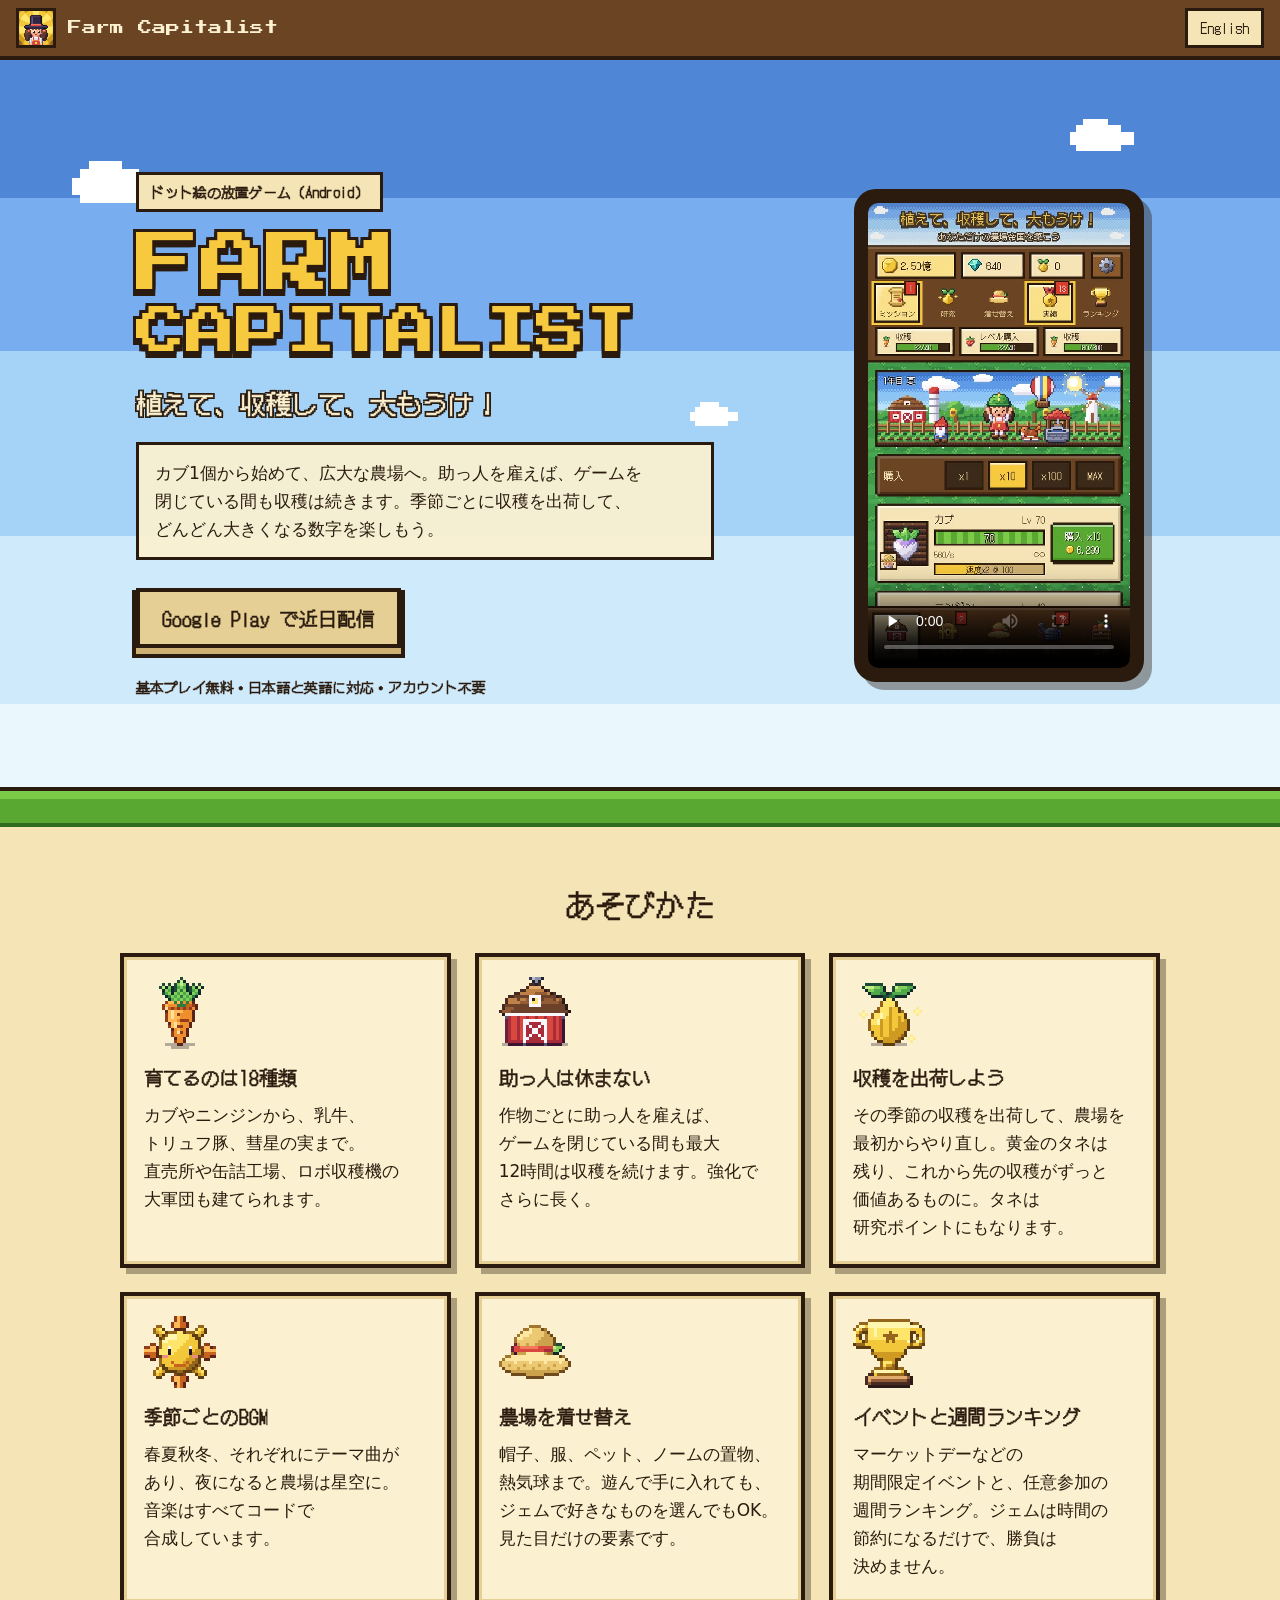
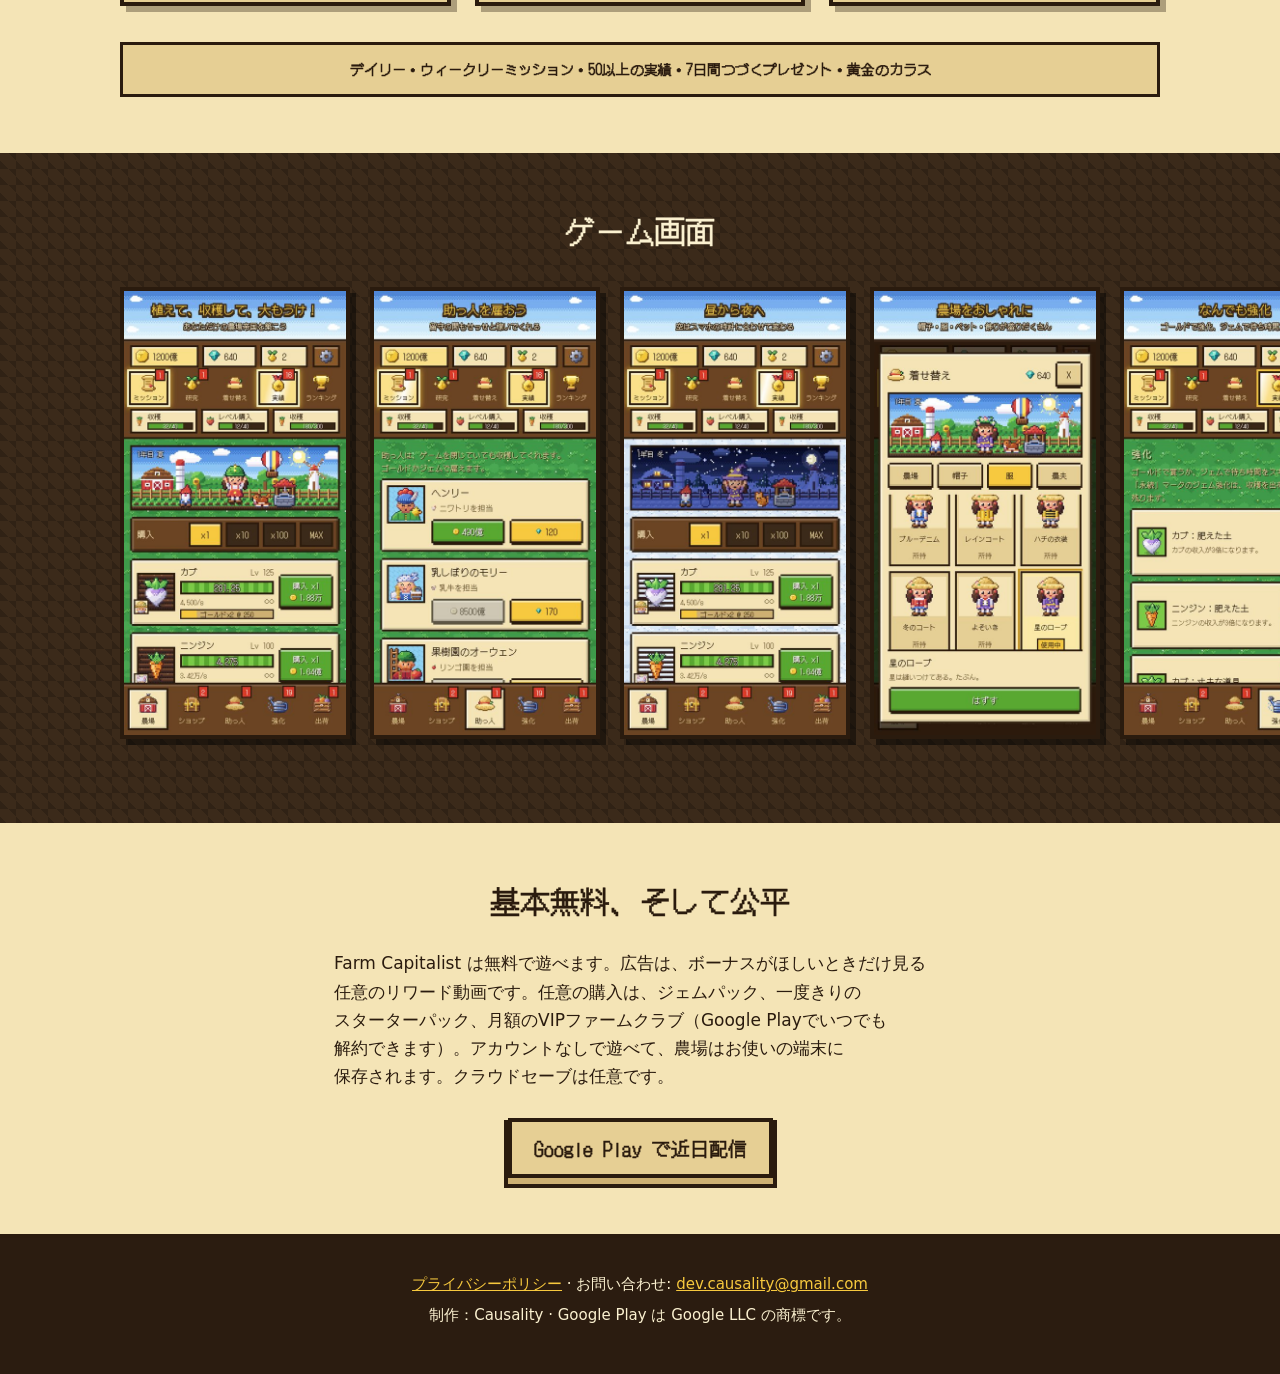
==== ja.html @ c322dfed "initial commit, landing page" ====
<!doctype html>
<html lang="ja">
<head>
<meta charset="utf-8">
<meta name="viewport" content="width=device-width, initial-scale=1">
<title>Farm Capitalist: 放置農場タイクーン（Android）</title>
<meta name="description" content="ドット絵がかわいい、のんびり放置系の農場ゲーム。作物を育て、助っ人を雇い、収穫を出荷して、もっと強い農場へ。基本プレイ無料、日本語と英語に対応。">
<meta name="theme-color" content="#6b4423">
<link rel="canonical" href="https://causalityviolation.github.io/FarmCap/ja.html">
<link rel="alternate" hreflang="en" href="https://causalityviolation.github.io/FarmCap/">
<link rel="alternate" hreflang="ja" href="https://causalityviolation.github.io/FarmCap/ja.html">
<link rel="alternate" hreflang="x-default" href="https://causalityviolation.github.io/FarmCap/">
<meta property="og:type" content="website">
<meta property="og:title" content="Farm Capitalist: 放置農場タイクーン（Android）">
<meta property="og:description" content="ドット絵がかわいい、のんびり放置系の農場ゲーム。作物を育て、助っ人を雇い、収穫を出荷して、もっと強い農場へ。基本プレイ無料、日本語と英語に対応。">
<meta property="og:url" content="https://causalityviolation.github.io/FarmCap/ja.html">
<meta property="og:image" content="https://causalityviolation.github.io/FarmCap/assets/og.png">
<meta name="twitter:card" content="summary_large_image">
<link rel="icon" type="image/png" href="assets/icon-96.png">
<link rel="apple-touch-icon" href="assets/apple-touch-icon.png">
<link rel="stylesheet" href="assets/site.css">
</head>
<body>
<header class="top">
  <a class="brand" href="ja.html"><img src="assets/icon-96.png" width="40" height="40" alt="">Farm Capitalist</a>
  <a class="lang" href="./?lang=en" hreflang="en" lang="en">English</a>
</header>

<main>
  <section class="hero">
    <div class="hero-in">
      <div class="hero-text">
        <p class="eyebrow">ドット絵の放置ゲーム（Android）</p>
        <h1><span>Farm</span> <span>Capitalist</span></h1>
        <p class="tagline">植えて、収穫して、大もうけ！</p>
        <p class="lead">カブ1個から始めて、広大な農場へ。助っ人を雇えば、ゲームを閉じている間も収穫は続きます。季節ごとに収穫を出荷して、どんどん大きくなる数字を楽しもう。</p>
        <p class="cta-row"><span class="cta soon" role="note">Google Play で近日配信</span></p>
        <p class="note">基本プレイ無料・日本語と英語に対応・アカウント不要</p>
      </div>
      <div class="phone">
        <video controls playsinline preload="none" poster="assets/poster-ja.jpg" aria-label="Farm Capitalist トレーラー">
          <source src="assets/trailer-ja.mp4" type="video/mp4">
        </video>
      </div>
    </div>
    <div class="grass" aria-hidden="true"></div>
  </section>

  <section class="how">
    <h2>あそびかた</h2>
    <div class="cards">
      <article class="card">
        <img class="sprite" src="assets/icons/carrot.png" width="72" height="72" alt="">
        <h3>育てるのは18種類</h3>
        <p>カブやニンジンから、乳牛、トリュフ豚、彗星の実まで。直売所や缶詰工場、ロボ収穫機の大軍団も建てられます。</p>
      </article>
      <article class="card">
        <img class="sprite" src="assets/icons/barn_l.png" width="72" height="72" alt="">
        <h3>助っ人は休まない</h3>
        <p>作物ごとに助っ人を雇えば、ゲームを閉じている間も最大12時間は収穫を続けます。強化でさらに長く。</p>
      </article>
      <article class="card">
        <img class="sprite" src="assets/icons/seed_l.png" width="72" height="72" alt="">
        <h3>収穫を出荷しよう</h3>
        <p>その季節の収穫を出荷して、農場を最初からやり直し。黄金のタネは残り、これから先の収穫がずっと価値あるものに。タネは研究ポイントにもなります。</p>
      </article>
      <article class="card">
        <img class="sprite" src="assets/icons/sun_l.png" width="72" height="72" alt="">
        <h3>季節ごとのBGM</h3>
        <p>春夏秋冬、それぞれにテーマ曲があり、夜になると農場は星空に。音楽はすべてコードで合成しています。</p>
      </article>
      <article class="card">
        <img class="sprite" src="assets/icons/hat_l.png" width="72" height="72" alt="">
        <h3>農場を着せ替え</h3>
        <p>帽子、服、ペット、ノームの置物、熱気球まで。遊んで手に入れても、ジェムで好きなものを選んでもOK。見た目だけの要素です。</p>
      </article>
      <article class="card">
        <img class="sprite" src="assets/icons/trophy_l.png" width="72" height="72" alt="">
        <h3>イベントと週間ランキング</h3>
        <p>マーケットデーなどの期間限定イベントと、任意参加の週間ランキング。ジェムは時間の節約になるだけで、勝負は決めません。</p>
      </article>
    </div>
    <p class="strip">デイリー・ウィークリーミッション・50以上の実績・7日間つづくプレゼント・黄金のカラス</p>
  </section>

  <section class="look">
    <h2>ゲーム画面</h2>
    <ul class="shots" tabindex="0" role="group" aria-label="ゲームのスクリーンショット。横にスクロールすると続きが見られます。">
        <li><img src="assets/shots/ja/01.jpg" width="230" height="460" loading="lazy" alt="植えて、収穫して、大もうけ！ 買える作物と、上の景色の中の農夫"></li>
        <li><img src="assets/shots/ja/02.jpg" width="230" height="460" loading="lazy" alt="助っ人を雇おう：留守の間もせっせと稼いでくれる"></li>
        <li><img src="assets/shots/ja/03.jpg" width="230" height="460" loading="lazy" alt="昼から夜へ：空はスマホの時計に合わせて変わる"></li>
        <li><img src="assets/shots/ja/04.jpg" width="230" height="460" loading="lazy" alt="農場をおしゃれに：帽子・服・ペット・飾りが盛りだくさん"></li>
        <li><img src="assets/shots/ja/05.jpg" width="230" height="460" loading="lazy" alt="なんでも強化：ゴールドで強化、ジェムで待ち時間スキップ"></li>
        <li><img src="assets/shots/ja/06.jpg" width="230" height="460" loading="lazy" alt="収穫を出荷：黄金のタネで、次のシーズンはもっと豊かに"></li>
        <li><img src="assets/shots/ja/07.jpg" width="230" height="460" loading="lazy" alt="トップ農家：毎週ほかの農場と競争"></li>
        <li><img src="assets/shots/ja/08.jpg" width="230" height="460" loading="lazy" alt="ミッションとギフト：毎日のプレゼントや目標、宝箱"></li>
    </ul>
  </section>

  <section class="fair">
    <h2>基本無料、そして公平</h2>
    <p>Farm Capitalist は無料で遊べます。広告は、ボーナスがほしいときだけ見る任意のリワード動画です。任意の購入は、ジェムパック、一度きりのスターターパック、月額のVIPファームクラブ（Google Playでいつでも解約できます）。アカウントなしで遊べて、農場はお使いの端末に保存されます。クラウドセーブは任意です。</p>
    <p class="cta-row"><span class="cta soon" role="note">Google Play で近日配信</span></p>
  </section>
</main>

<footer>
  <p><a href="https://causalityviolation.github.io/FarmCapPrivacy/ja.html">プライバシーポリシー</a> &middot; お問い合わせ: <a href="mailto:dev.causality@gmail.com">dev.causality@gmail.com</a></p>
  <p>制作：Causality &middot; Google Play は Google LLC の商標です。</p>
</footer>
</body>
</html>
---- assets/site.css ----
/* Farm Capitalist landing page. Colours and edges follow the game: wood, parchment, gold, 3-4 px dark outlines. */
@font-face { font-family: 'Press Start 2P'; font-style: normal; font-weight: 400; font-display: swap; src: url('fonts/press-start-2p-latin.woff2') format('woff2'); }
@font-face { font-family: 'DotGothic16'; font-style: normal; font-weight: 400; font-display: swap; src: url('fonts/dotgothic16-landing.woff2') format('woff2'); }

:root {
  color-scheme: light;
  --ink: #2a1b0e; --ink-soft: #6b5232;
  --wood-900: #2b1c10; --wood-800: #3b2a1a; --wood-600: #6b4423;
  --parch: #f4e4b6; --parch-2: #e6cf94; --parch-3: #cdb072; --cream: #fbf1d0;
  --gold: #f7c93e; --gold-d: #c9951c;
  --grass-1: #7ccb48; --grass-2: #58a832; --grass-4: #2f6b1d;
  --logo: 'Press Start 2P', ui-monospace, 'Courier New', monospace;
  --display: var(--logo);
  --body: system-ui, -apple-system, 'Segoe UI', Roboto, sans-serif;
  --h1: clamp(24px, 7.4vw, 50px); --tag: clamp(13px, 3.6vw, 18px); --h2: clamp(16px, 4.4vw, 22px); --h3: 13px; --btn: 14px; --small: 11px;
}
:root[lang='ja'] {
  --display: 'DotGothic16', 'Press Start 2P', sans-serif;
  --body: system-ui, -apple-system, 'Hiragino Sans', 'Yu Gothic UI', 'Noto Sans JP', sans-serif;
  --tag: clamp(18px, 5vw, 26px); --h2: clamp(22px, 6vw, 30px); --h3: 19px; --btn: 19px; --small: 14px;
  word-break: auto-phrase; line-break: strict;
}
* { box-sizing: border-box; }
html { scroll-behavior: smooth; }
@media (prefers-reduced-motion: reduce) { html { scroll-behavior: auto; } }
body { margin: 0; background: var(--wood-900); color: var(--ink); font: 17px/1.65 var(--body); -webkit-text-size-adjust: 100%; }
img { max-width: 100%; }
p { text-wrap: pretty; }
h2, h3 { text-wrap: balance; }
/* DotGothic16 is thin next to Press Start 2P: a half-pixel stroke gives its headings the same weight */
:root[lang='ja'] :is(h2, h3, .cta, .eyebrow, .note, .strip, .tagline) { -webkit-text-stroke: 0.5px currentColor; }
a { color: inherit; }
:focus-visible { outline: 4px solid var(--gold); outline-offset: 3px; }

/* The same flat wood as the game's top bar */
.top { display: flex; align-items: center; justify-content: space-between; gap: 12px; padding: 8px 16px; background: var(--wood-600); border-bottom: 4px solid var(--ink); color: var(--cream); }
.brand { display: inline-flex; align-items: center; gap: 12px; white-space: nowrap; font: 14px/1 var(--logo); text-decoration: none; }
.brand img { image-rendering: pixelated; border: 3px solid var(--ink); }
.lang { font: var(--small)/1 var(--display); text-decoration: none; padding: 10px 12px; white-space: nowrap; border: 3px solid var(--ink); background: var(--parch); color: var(--ink); }
.lang:hover { background: var(--gold); }
.lang[lang='ja'] { font-family: var(--body); font-weight: 700; font-size: 14px; }

/* Hero: the sky, a few clouds, the grass */
.hero { position: relative; background:
    url('cloud.svg') no-repeat 6% 14% / 84px,
    url('cloud.svg') no-repeat 88% 8% / 64px,
    url('cloud.svg') no-repeat 56% 46% / 48px,
    linear-gradient(180deg, #4f86d6 0 18%, #78aef0 18% 38%, #a5d3f8 38% 62%, #cfeafb 62% 84%, #eaf7fd 84% 100%);
  image-rendering: pixelated; }
.hero-in { display: grid; gap: 32px; align-items: center; max-width: 1040px; margin: 0 auto; padding: 40px 16px 72px; }
.hero-text { min-width: 0; text-align: center; }
.eyebrow { display: inline-block; margin: 0 0 20px; padding: 8px 12px; background: var(--parch); border: 3px solid var(--ink); font: var(--small)/1.3 var(--display); }
h1 { margin: 0; display: flex; flex-direction: column; align-items: center; gap: 10px; font: var(--h1)/1 var(--logo); color: var(--gold); text-transform: uppercase;
  text-shadow: 3px 0 0 var(--ink), -3px 0 0 var(--ink), 0 3px 0 var(--ink), 0 -3px 0 var(--ink), 3px 3px 0 var(--ink), -3px -3px 0 var(--ink), 3px -3px 0 var(--ink), -3px 3px 0 var(--ink), 0 7px 0 var(--ink), 3px 7px 0 var(--ink), -3px 7px 0 var(--ink); }
h1 span:first-child { font-size: 1.3em; }
.tagline { margin: 28px 0 0; font: var(--tag)/1.4 var(--display); color: var(--cream);
  text-shadow: 2px 0 0 var(--ink), -2px 0 0 var(--ink), 0 2px 0 var(--ink), 0 -2px 0 var(--ink), 2px 2px 0 var(--ink), -2px -2px 0 var(--ink), 2px -2px 0 var(--ink), -2px 2px 0 var(--ink); }
.lead { max-width: 34em; margin: 20px auto 0; padding: 14px 16px; background: rgba(251, 241, 208, 0.92); border: 3px solid var(--ink); text-align: left; }
.cta-row { margin: 28px 0 0; }
.cta, .badge { display: inline-flex; align-items: center; justify-content: center; text-decoration: none; }
.cta { gap: 12px; min-height: 60px; padding: 14px 22px; background: var(--gold); color: var(--ink); font: var(--btn)/1.3 var(--display); border: 4px solid var(--ink); box-shadow: 0 6px 0 var(--gold-d), 0 6px 0 4px var(--ink); }
a.cta:hover { background: #ffdf70; }
a.cta:active { transform: translateY(4px); box-shadow: 0 2px 0 var(--gold-d), 0 2px 0 4px var(--ink); }
.cta.soon { background: var(--parch-2); box-shadow: 0 6px 0 var(--parch-3), 0 6px 0 4px var(--ink); }
.note { margin: 28px 0 0; font: var(--small)/1.6 var(--display); color: var(--ink); }

.phone { justify-self: center; width: min(78vw, 290px); padding: 10px; background: var(--ink); border: 4px solid var(--ink); border-radius: 22px; box-shadow: 8px 8px 0 rgba(42, 27, 14, 0.4); }
.phone video { display: block; width: 100%; aspect-ratio: 9 / 16; background: #000; border-radius: 10px; }
.grass { position: absolute; left: 0; right: 0; bottom: 0; height: 40px; background: linear-gradient(180deg, var(--grass-1) 0 8px, var(--grass-2) 8px 32px, var(--grass-4) 32px 100%); border-top: 4px solid var(--ink); }

h2 { margin: 0 0 28px; font: var(--h2)/1.4 var(--display); text-align: center; }
section { padding: 56px 16px; }
.how { background: var(--parch); }
.how h2 { color: var(--ink); }
.cards { display: grid; grid-template-columns: repeat(auto-fit, minmax(min(100%, 290px), 1fr)); gap: 24px; max-width: 1040px; margin: 0 auto; }
.card { padding: 20px 20px 22px; background: var(--cream); border: 4px solid var(--ink); box-shadow: inset 0 0 0 3px var(--parch-2), 6px 6px 0 rgba(42, 27, 14, 0.35); }
.sprite { display: block; width: 72px; height: 72px; margin: 0 0 14px; image-rendering: pixelated; }
.card h3 { margin: 0 0 10px; font: var(--h3)/1.5 var(--display); }
.card p { margin: 0; }
.strip { max-width: 1040px; margin: 36px auto 0; padding: 12px 16px; background: var(--parch-2); border: 3px solid var(--ink); text-align: center; font: var(--small)/1.8 var(--display); }

.look { padding-left: 0; padding-right: 0; color: var(--cream); background:
    linear-gradient(45deg, rgba(0, 0, 0, 0.18) 25%, transparent 25%, transparent 75%, rgba(0, 0, 0, 0.18) 75%) 0 0 / 16px 16px, var(--wood-800); }
.shots { display: flex; gap: 20px; margin: 0; padding: 8px max(16px, calc(50vw - 520px)) 28px; list-style: none; overflow-x: auto; scroll-snap-type: x mandatory; scroll-padding: 0 16px; }
.shots li { flex: 0 0 auto; scroll-snap-align: center; }
.shots img { display: block; width: 230px; height: auto; border: 4px solid var(--ink); background: var(--parch); box-shadow: 6px 6px 0 rgba(0, 0, 0, 0.45); }

.fair { background: var(--parch); text-align: center; }
.fair p { max-width: 36em; margin: 0 auto; text-align: left; }
.fair .cta-row { margin-top: 28px; text-align: center; }

footer { padding: 28px 16px 40px; background: var(--wood-900); color: var(--cream); text-align: center; border-top: 4px solid var(--ink); font-size: 15px; }
footer p { margin: 6px 0; }
footer a { color: var(--gold); }

@media (min-width: 860px) {
  .hero-in { grid-template-columns: 1fr auto; gap: 56px; padding-top: 56px; }
  .hero-text { text-align: left; }
  h1 { align-items: flex-start; }
  .lead { margin-left: 0; }
}
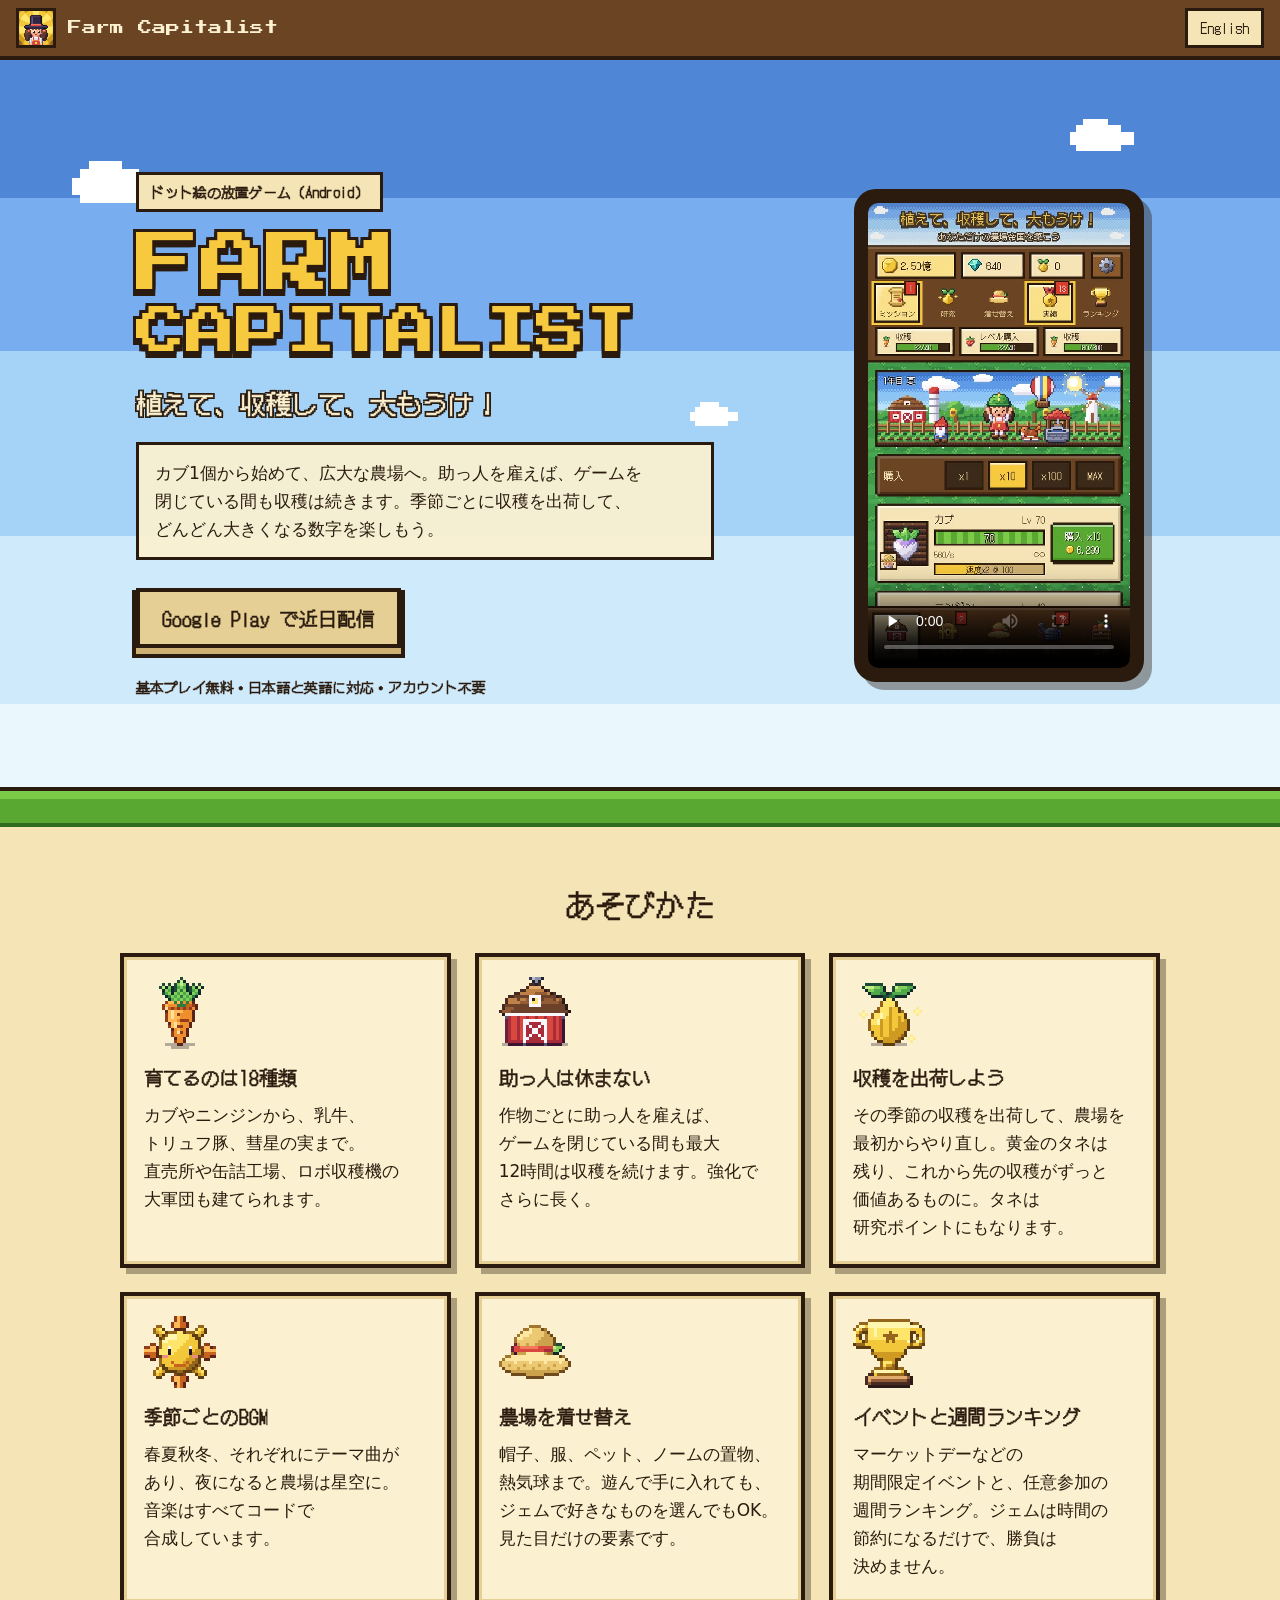
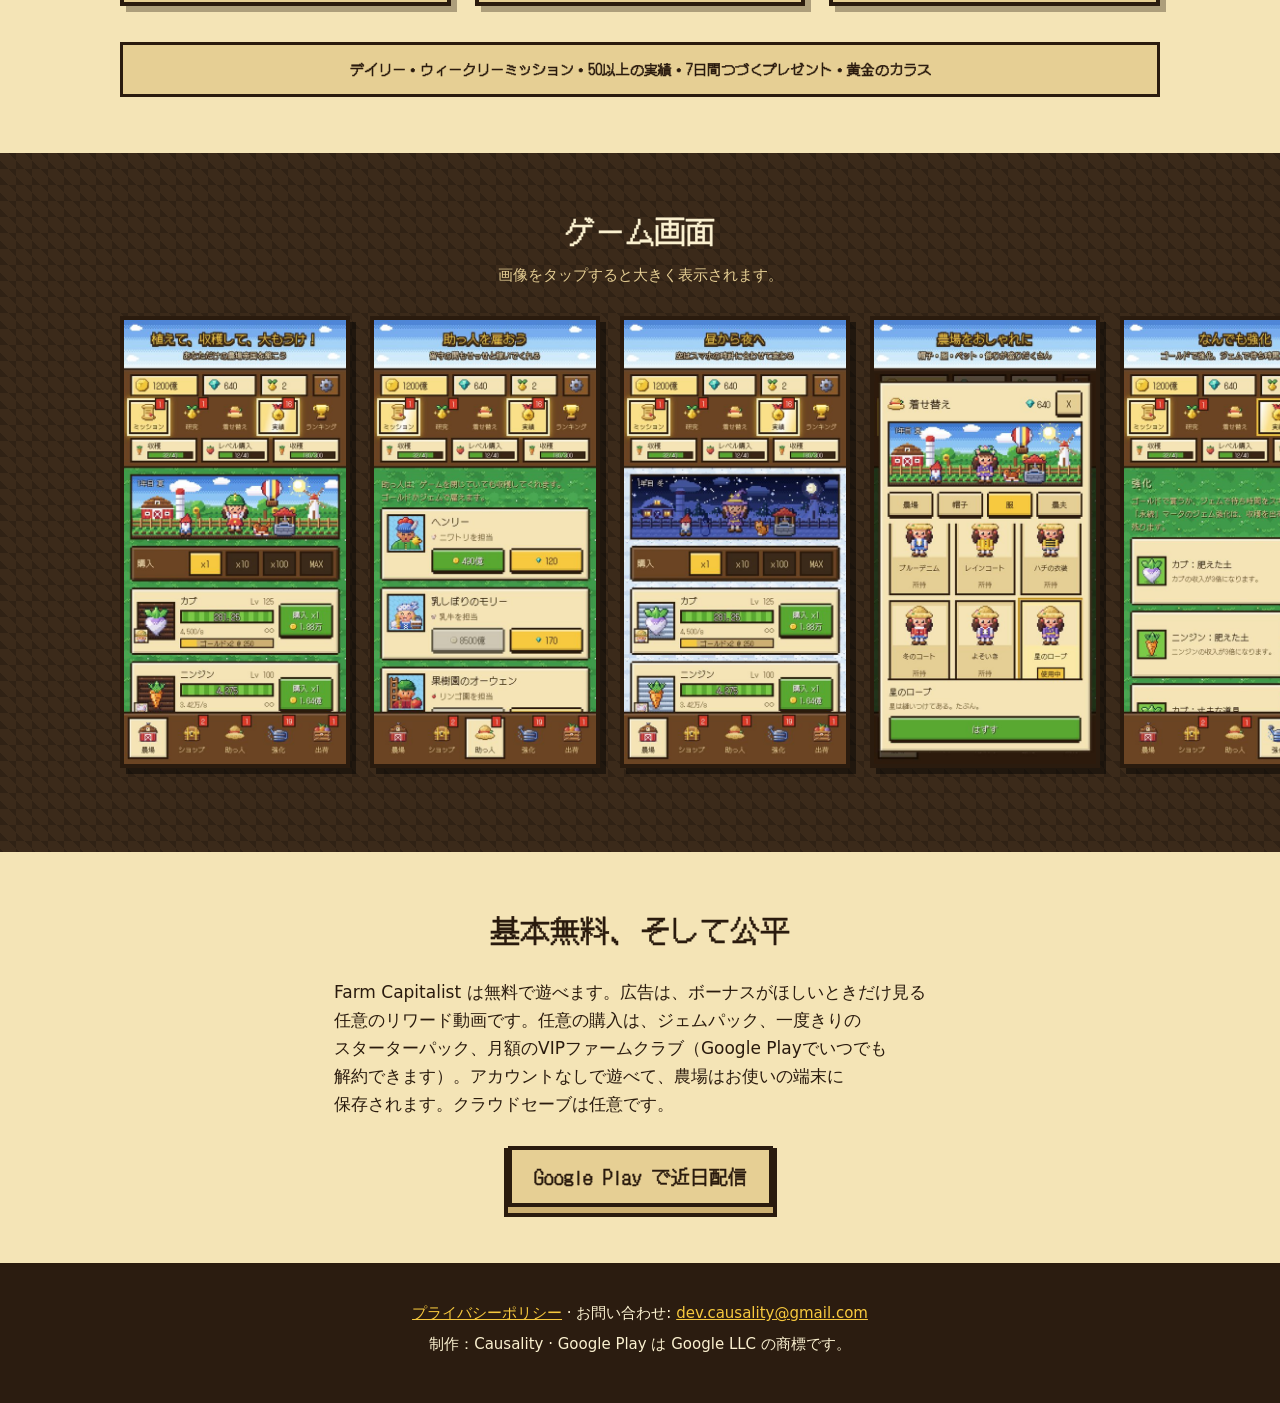
==== commit fdfd61be: "added photo viewer to landing page" ====
--- a/ja.html
+++ b/ja.html
@@ -19,6 +19,7 @@
 <link rel="icon" type="image/png" href="assets/icon-96.png">
 <link rel="apple-touch-icon" href="assets/apple-touch-icon.png">
 <link rel="stylesheet" href="assets/site.css">
+<script src="assets/lightbox.js" defer></script>
 </head>
 <body>
 <header class="top">
@@ -85,15 +86,16 @@
 
   <section class="look">
     <h2>ゲーム画面</h2>
-    <ul class="shots" tabindex="0" role="group" aria-label="ゲームのスクリーンショット。横にスクロールすると続きが見られます。">
-        <li><img src="assets/shots/ja/01.jpg" width="230" height="460" loading="lazy" alt="植えて、収穫して、大もうけ！ 買える作物と、上の景色の中の農夫"></li>
-        <li><img src="assets/shots/ja/02.jpg" width="230" height="460" loading="lazy" alt="助っ人を雇おう：留守の間もせっせと稼いでくれる"></li>
-        <li><img src="assets/shots/ja/03.jpg" width="230" height="460" loading="lazy" alt="昼から夜へ：空はスマホの時計に合わせて変わる"></li>
-        <li><img src="assets/shots/ja/04.jpg" width="230" height="460" loading="lazy" alt="農場をおしゃれに：帽子・服・ペット・飾りが盛りだくさん"></li>
-        <li><img src="assets/shots/ja/05.jpg" width="230" height="460" loading="lazy" alt="なんでも強化：ゴールドで強化、ジェムで待ち時間スキップ"></li>
-        <li><img src="assets/shots/ja/06.jpg" width="230" height="460" loading="lazy" alt="収穫を出荷：黄金のタネで、次のシーズンはもっと豊かに"></li>
-        <li><img src="assets/shots/ja/07.jpg" width="230" height="460" loading="lazy" alt="トップ農家：毎週ほかの農場と競争"></li>
-        <li><img src="assets/shots/ja/08.jpg" width="230" height="460" loading="lazy" alt="ミッションとギフト：毎日のプレゼントや目標、宝箱"></li>
+    <p class="hint">画像をタップすると大きく表示されます。</p>
+    <ul class="shots" tabindex="0" role="group" aria-label="ゲームのスクリーンショット。横にスクロールすると続きが見られます。" data-close="閉じる" data-prev="前の画像" data-next="次の画像">
+        <li><a class="shot" href="assets/shots/ja/01-big.png"><img src="assets/shots/ja/01.jpg" width="230" height="460" loading="lazy" alt="植えて、収穫して、大もうけ！ 買える作物と、上の景色の中の農夫"></a></li>
+        <li><a class="shot" href="assets/shots/ja/02-big.png"><img src="assets/shots/ja/02.jpg" width="230" height="460" loading="lazy" alt="助っ人を雇おう：留守の間もせっせと稼いでくれる"></a></li>
+        <li><a class="shot" href="assets/shots/ja/03-big.png"><img src="assets/shots/ja/03.jpg" width="230" height="460" loading="lazy" alt="昼から夜へ：空はスマホの時計に合わせて変わる"></a></li>
+        <li><a class="shot" href="assets/shots/ja/04-big.png"><img src="assets/shots/ja/04.jpg" width="230" height="460" loading="lazy" alt="農場をおしゃれに：帽子・服・ペット・飾りが盛りだくさん"></a></li>
+        <li><a class="shot" href="assets/shots/ja/05-big.png"><img src="assets/shots/ja/05.jpg" width="230" height="460" loading="lazy" alt="なんでも強化：ゴールドで強化、ジェムで待ち時間スキップ"></a></li>
+        <li><a class="shot" href="assets/shots/ja/06-big.png"><img src="assets/shots/ja/06.jpg" width="230" height="460" loading="lazy" alt="収穫を出荷：黄金のタネで、次のシーズンはもっと豊かに"></a></li>
+        <li><a class="shot" href="assets/shots/ja/07-big.png"><img src="assets/shots/ja/07.jpg" width="230" height="460" loading="lazy" alt="トップ農家：毎週ほかの農場と競争"></a></li>
+        <li><a class="shot" href="assets/shots/ja/08-big.png"><img src="assets/shots/ja/08.jpg" width="230" height="460" loading="lazy" alt="ミッションとギフト：毎日のプレゼントや目標、宝箱"></a></li>
     </ul>
   </section>
 
--- a/assets/site.css
+++ b/assets/site.css
@@ -84,6 +84,44 @@
 .shots { display: flex; gap: 20px; margin: 0; padding: 8px max(16px, calc(50vw - 520px)) 28px; list-style: none; overflow-x: auto; scroll-snap-type: x mandatory; scroll-padding: 0 16px; }
 .shots li { flex: 0 0 auto; scroll-snap-align: center; }
 .shots img { display: block; width: 230px; height: auto; border: 4px solid var(--ink); background: var(--parch); box-shadow: 6px 6px 0 rgba(0, 0, 0, 0.45); }
+.look h2 { margin-bottom: 12px; }
+.hint { margin: 0 0 20px; padding: 0 16px; text-align: center; font-size: 15px; color: var(--parch-2); }
+.shots a.shot { display: block; cursor: zoom-in; }
+.shots a.shot:hover img { border-color: var(--gold); }
+
+/* Screenshot viewer (assets/lightbox.js) */
+html.lb-open { overflow: hidden; }
+.lb { position: fixed; inset: 0; z-index: 100; display: flex; flex-direction: column; align-items: center; justify-content: center; gap: 12px; padding: 12px; background: rgba(20, 12, 6, 0.97); overscroll-behavior: contain; }
+.lb[hidden] { display: none; }
+.lb-fig { display: flex; flex-direction: column; align-items: center; gap: 10px; max-width: 100%; margin: 0; }
+.lb-fig img { display: block; width: auto; max-width: 92vw; aspect-ratio: 1 / 2; object-fit: contain; border: 4px solid var(--ink); background: var(--parch); box-shadow: 8px 8px 0 rgba(0, 0, 0, 0.5);
+  height: max(200px, min(calc(100vh - 270px), 1100px)); height: max(200px, min(calc(100dvh - 270px), 1100px)); }
+.lb-fig figcaption { max-width: min(92vw, 30em); font-size: 15px; line-height: 1.4; text-align: center; color: var(--cream); }
+.lb-nav { display: flex; align-items: center; gap: 16px; }
+.lb-count { min-width: 5em; margin: 0; text-align: center; font: var(--small)/1 var(--display); color: var(--cream); }
+.lb button { display: grid; place-items: center; width: 56px; height: 56px; padding: 0 0 4px; font: 32px/1 var(--body); color: var(--ink); background: var(--parch); border: 4px solid var(--ink); box-shadow: 0 4px 0 var(--parch-3); cursor: pointer; }
+.lb button:hover { background: var(--gold); }
+.lb button:active { transform: translateY(3px); box-shadow: 0 1px 0 var(--parch-3); }
+.lb-x { position: absolute; top: 10px; right: 10px; }
+@media (min-width: 700px) and (min-height: 521px) {
+  /* room to spare: the arrows move to the sides and the picture gets the height */
+  .lb { padding: 12px 12px 8px; gap: 10px; }
+  .lb-fig img { height: max(300px, min(calc(100vh - 100px), 1400px)); height: max(300px, min(calc(100dvh - 100px), 1400px)); }
+  .lb-nav { display: contents; }
+  .lb-prev, .lb-next { position: absolute; top: 50%; margin-top: -28px; }
+  .lb-prev { left: 24px; }
+  .lb-next { right: 24px; }
+  .lb-count { position: absolute; top: 24px; left: 24px; min-width: 0; }
+}
+@media (max-height: 520px) {
+  .lb { padding: 8px; }
+  .lb-fig img { height: calc(100vh - 24px); height: calc(100dvh - 24px); }
+  .lb-fig figcaption, .lb-count { display: none; }
+  .lb-nav { display: contents; }
+  .lb-prev, .lb-next { position: absolute; top: 50%; margin-top: -28px; }
+  .lb-prev { left: 10px; }
+  .lb-next { right: 10px; }
+}
 
 .fair { background: var(--parch); text-align: center; }
 .fair p { max-width: 36em; margin: 0 auto; text-align: left; }
@@ -99,3 +137,36 @@
   h1 { align-items: flex-start; }
   .lead { margin-left: 0; }
 }
+
+/* Press kit page */
+.cta-row.more { margin-top: 18px; }
+.cta-row.more:empty { display: none; }
+.facts { max-width: 760px; margin: 0 auto; background: var(--cream); border: 4px solid var(--ink); box-shadow: inset 0 0 0 3px var(--parch-2), 6px 6px 0 rgba(42, 27, 14, 0.35); }
+.facts > div { padding: 12px 18px; border-bottom: 3px solid var(--parch-2); }
+.facts > div:last-child { border-bottom: 0; }
+.facts dt { margin: 0 0 4px; font: var(--small)/1.5 var(--display); color: var(--ink-soft); }
+.facts dd { margin: 0; overflow-wrap: anywhere; }
+.about { background: var(--cream); }
+.prose { max-width: 40em; margin: 0 auto; }
+.prose p { margin: 0 0 1em; }
+.prose h3 { margin: 32px 0 12px; font: var(--h3)/1.5 var(--display); }
+.prose ul { margin: 0; padding-left: 1.25em; }
+.prose li { margin: 0 0 0.6em; }
+.after { max-width: 1040px; margin: 0 auto; padding: 0 16px; font-size: 15px; text-align: center; }
+.downloads { display: grid; grid-template-columns: repeat(auto-fit, minmax(min(100%, 240px), 1fr)); gap: 24px; max-width: 1040px; margin: 0 auto 40px; padding: 0; list-style: none; }
+.downloads a { display: block; height: 100%; padding: 12px; text-decoration: none; background: var(--cream); border: 4px solid var(--ink); box-shadow: inset 0 0 0 3px var(--parch-2), 6px 6px 0 rgba(42, 27, 14, 0.35); }
+.downloads a:hover { background: #fff7dc; }
+.downloads .tile { display: flex; align-items: center; justify-content: center; height: 150px; margin-bottom: 12px; padding: 10px; background: var(--parch-2); border: 3px solid var(--ink); }
+.downloads .tile.sky { background: linear-gradient(180deg, #78aef0, #cfeafb); }
+.downloads .tile img { display: block; max-width: 100%; max-height: 100%; width: auto; height: auto; }
+.downloads b { display: block; font: var(--h3)/1.5 var(--display); }
+.downloads small { display: block; margin-top: 2px; font-size: 14px; color: var(--ink-soft); }
+@media (max-width: 359px) {
+  .top { padding-left: 12px; padding-right: 12px; }
+  .brand { gap: 8px; font-size: 12px; }
+  .brand img { width: 32px; height: 32px; }
+}
+@media (min-width: 640px) {
+  .facts > div { display: grid; grid-template-columns: 9.5em 1fr; gap: 16px; }
+  .facts dt { margin: 0; padding-top: 3px; }
+}
